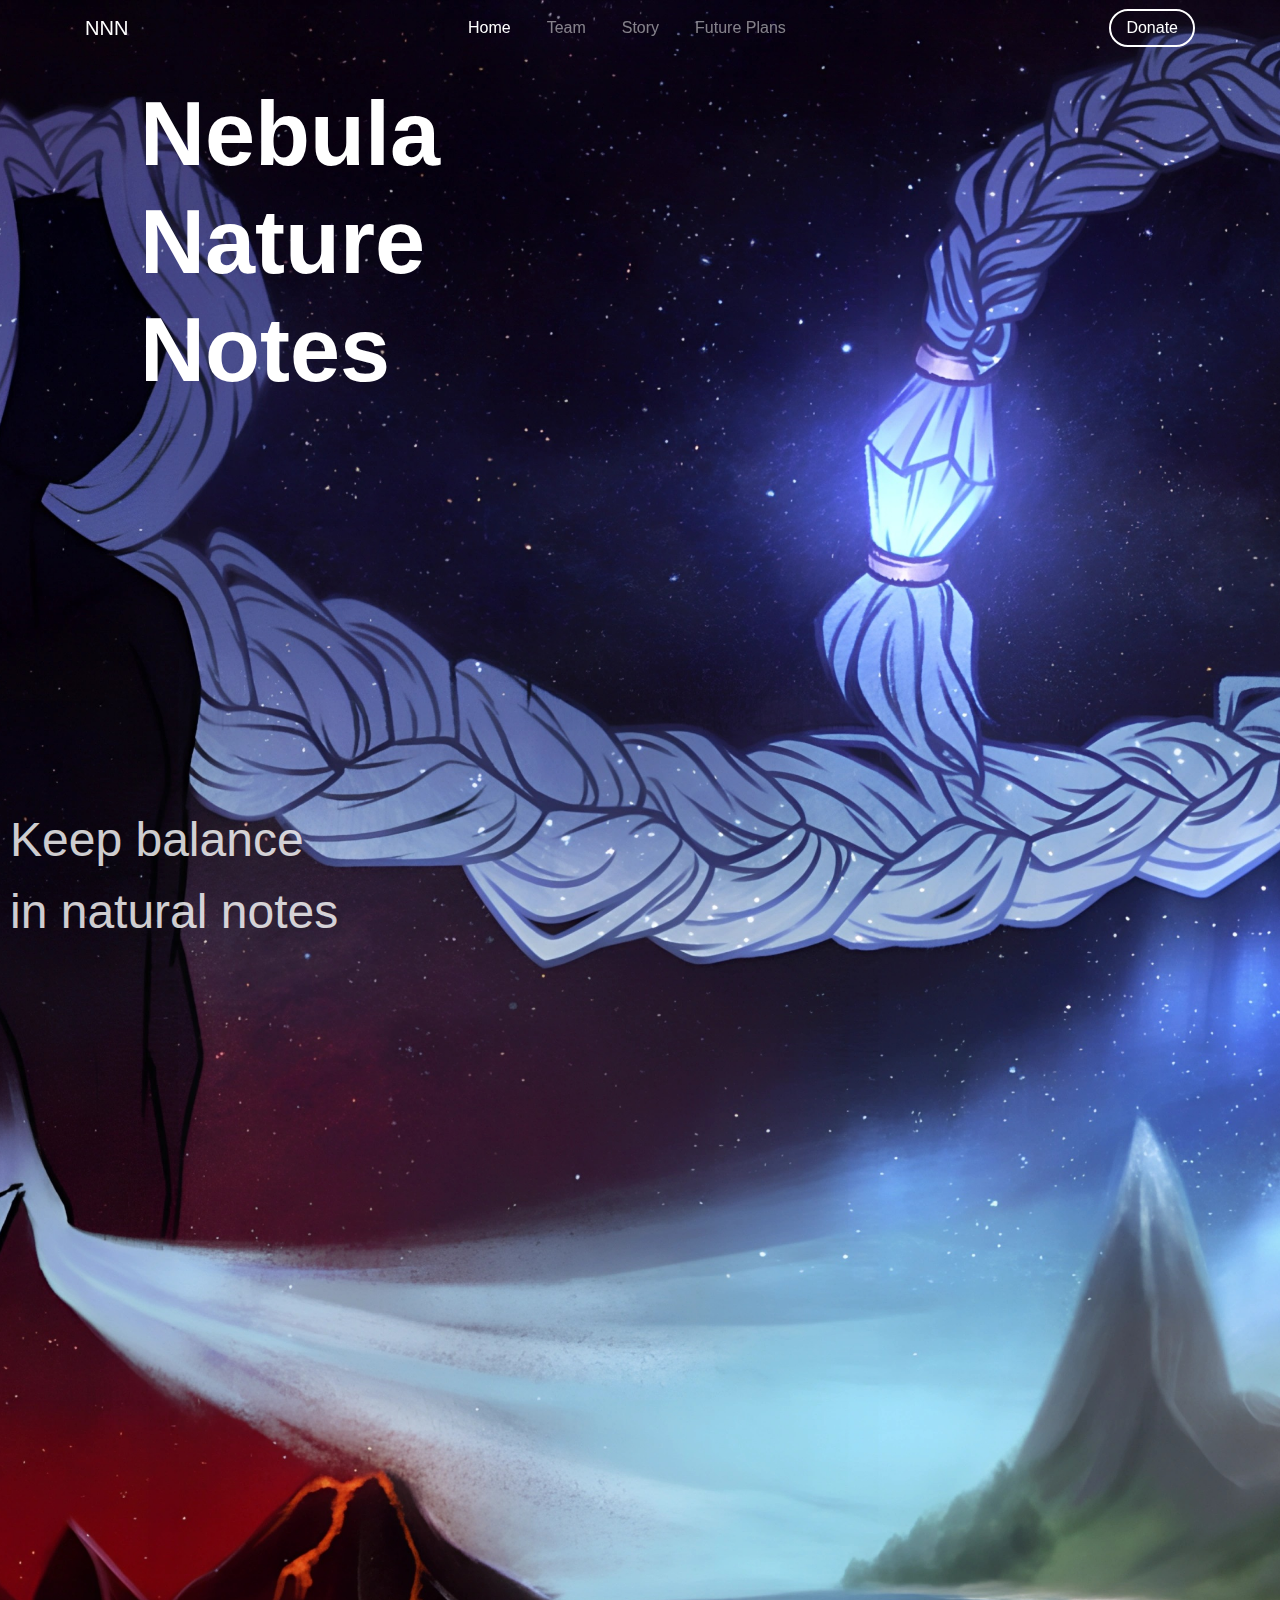
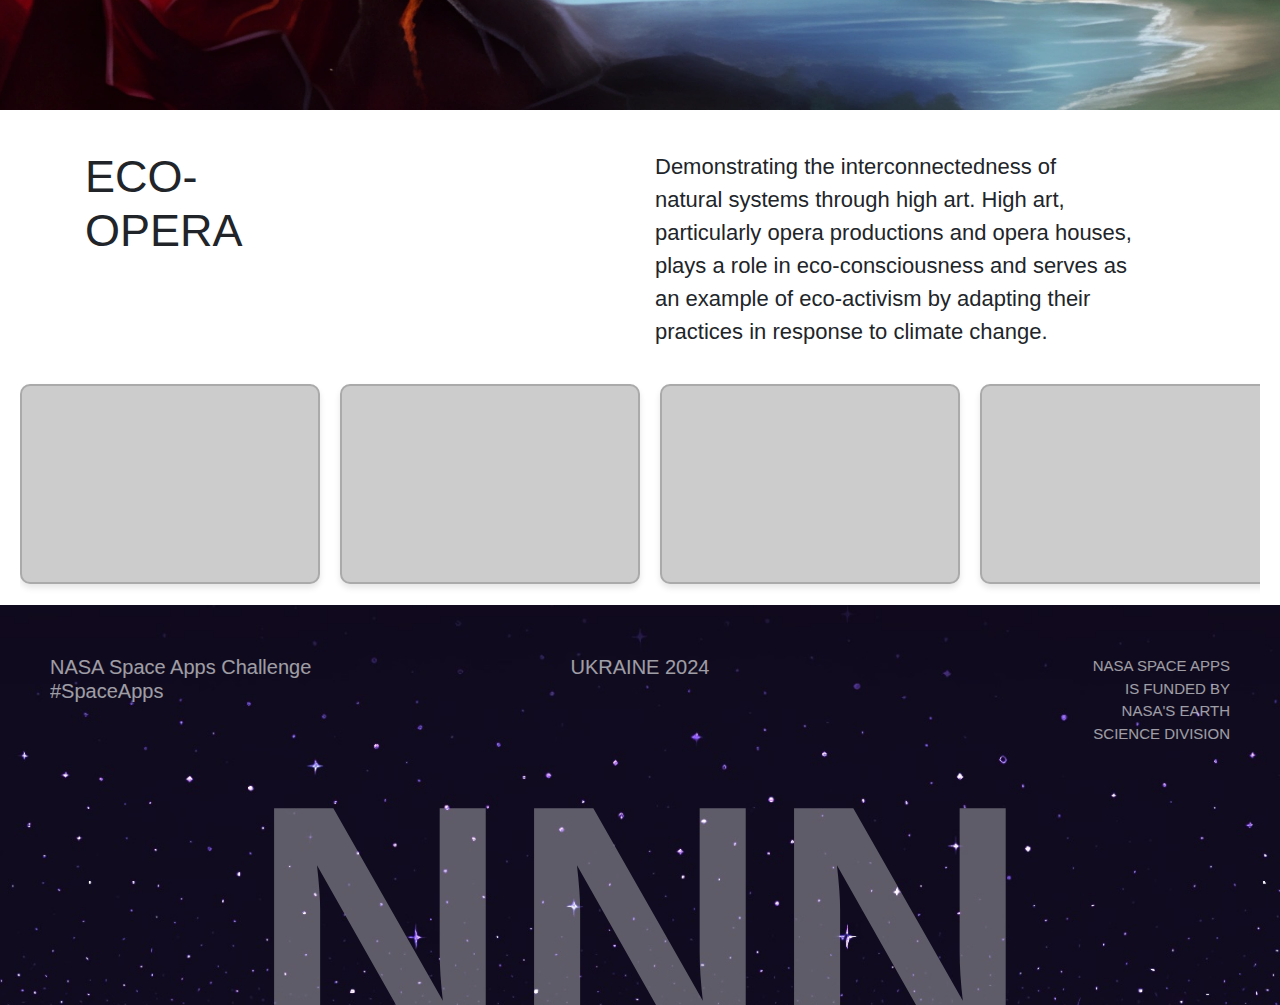
==== index.html @ d762fb0a "add root files" ====
<!DOCTYPE html>
<html lang="en">
<head>
    <meta charset="UTF-8">
    <meta name="viewport" content="width=device-width, initial-scale=1, shrink-to-fit=no">
    <meta http-equiv="X-UA-Compatible" content="ie=edge">
    <title>Home</title>
    <link href="https://stackpath.bootstrapcdn.com/bootstrap/4.5.2/css/bootstrap.min.css" rel="stylesheet">
    <link rel="stylesheet" href="styles/style.css">
</head>
<body>

    <header class="navbar navbar-expand-lg navbar-dark fixed-top">
        <div class="container">
            <a class="navbar-brand" href="index.html">NNN</a>
            <button class="navbar-toggler" type="button" data-toggle="collapse" data-target="#navbarNav" aria-controls="navbarNav" aria-expanded="false" aria-label="Toggle navigation">
                <span class="navbar-toggler-icon"></span>
            </button>
            <div class="collapse navbar-collapse">
                <ul class="navbar-nav mx-auto">
                    <li class="nav-item active">
                        <a class="nav-link" href="index.html">Home</a>
                    </li>
                    <li class="nav-item">
                        <a class="nav-link" href="pages/team.html">Team</a>
                    </li>
                    <li class="nav-item">
                        <a class="nav-link" href="pages/story.html">Story</a>
                    </li>
                    <li class="nav-item">
                        <a class="nav-link" href="pages/future.html">Future Plans</a>
                    </li>
                </ul>
                <button class="btn donate-button">Donate</button>
            </div>
        </div>
    </header>

    <section class="hero-section d-flex align-items-start justify-content-start">
        <div class="hero-content">
            <h1 class="hero-title" style="margin-left: 100px; margin-top: 40px;">Nebula<br> Nature <br>Notes</h1>
            <p class="hero-subtitle">Keep balance<br>in natural notes</p>
        </div>
    </section>

    <section class="empty-section">
        <div class="container">
            <div class="row">
                <div class="col-md-6 col-sm-12">
                    <h1 class="eco-opera-title">ECO-<br>OPERA</h1>
                </div>
                <div class="col-md-6 col-sm-12">
                    <p class="eco-opera-description">
                        Demonstrating the interconnectedness of<br> natural systems through high art. High art,<br>
                        particularly opera productions and opera houses,<br>
                        plays a role in eco-consciousness and serves as<br>
                        an example of eco-activism by adapting their<br>
                        practices in response to climate change.
                    </p>
                </div>
            </div>
        </div>
    
        <!-- Section with scrollable video placeholders -->
        <div class="scrollable-video-section">
            <div class="video-placeholder"></div>
            <div class="video-placeholder"></div>
            <div class="video-placeholder"></div>
            <div class="video-placeholder"></div>
            <div class="video-placeholder"></div>
        </div>
    </section>
    

    <section class="third-block">
        <div class="background-image">
            <h1 class="nnn-text"><b>NNN</b></h1>
            <div class="top-left">
                <h5>NASA Space Apps Challenge<br>#SpaceApps</h5>
            </div>
            <div class="top-center">
                <h5>UKRAINE 2024</h5>
            </div>
            <div class="top-right">
                <p>NASA SPACE APPS<br>IS FUNDED BY<br>NASA'S EARTH<br>SCIENCE DIVISION</p>
            </div>
        </div>
    </section>

    <script src="https://code.jquery.com/jquery-3.5.1.slim.min.js"></script>
    <script src="https://cdn.jsdelivr.net/npm/popper.js@1.16.1/dist/umd/popper.min.js"></script>
    <script src="https://stackpath.bootstrapcdn.com/bootstrap/4.5.2/js/bootstrap.min.js"></script>
</body>
</html>
---- styles/style.css ----
body, html {
    margin: 0;
    padding: 0;
    font-family: 'Arial', sans-serif;
    overflow-x: hidden;
}

.third-block {
    height: 400px;
    position: relative;
    margin-top: 75px;
    overflow: hidden;
}

.background-image {
    background-image: url('../images/child_background.jpg');
    background-size: cover;
    background-position: center;
    height: 100%;
    display: flex;
    justify-content: center;
    align-items: center;
    position: relative;
}

.nnn-text {
    font-size: 360px;
    color: white;
    text-align: center;
    position: absolute;
    opacity: 0.33;
    bottom: -150px;
}

.top-left {
    position: absolute;
    top: 50px;
    left: 50px;
    opacity: 0.6;
    color: white;
}

.top-center {
    font-size: 10px;
    position: absolute;
    top: 50px;
    left: 50%;
    opacity: 0.6;
    transform: translateX(-50%);
    color: white; 
}

.top-right {
    font-size: 15px;
    text-align: right;
    position: absolute;
    top: 50px;
    opacity: 0.6;
    right: 50px;
    color: white; 
}

.empty-section {
    height: 400px;
    background-color: #ffffff;
    margin-top: 20px;
    padding: 20px;
}

.eco-opera-title {
    font-size: 45px;
    margin: 0;
}

.eco-opera-description {
    font-size: 22px;
    line-height: 1.5;
}

header {
    padding: 20px 0;
    transition: background 0.5s;
}

.nav-link {
    color: #ffffff;
    margin: 0 10px;
}

.donate-button {
    background-color: transparent;
    border: 2px solid #ffffff;
    color: #ffffff;
    padding: 5px 15px;
    border-radius: 20px;
    transition: background-color 0.3s ease, color 0.3s ease;
}

.donate-button:hover {
    background-color: #ffffff;
    color: #1c1e24;
}

.hero-section {
    height: 190vh;
    width: 100%;
    background-image: url('../images/main_background.jpg');
    background-size: cover;
    background-position: center;
    background-repeat: no-repeat;
    position: relative;
}

.hero-content {
    text-align: left;
    color: #ffffff;
    padding: 40px;
    border-radius: 8px;
}

.hero-title {
    font-size: 90px;
    font-weight: bold;
    margin: 0;
}

.hero-subtitle {
    margin-left: -30px;
    font-size: 48px;
    margin-top: 400px;
    opacity: 0.80;
}

@media (max-width: 768px) {
    .hero-title {
        font-size: 40px;
    }
    .eco-opera-title {
        font-size: 24px;
    }
}

@media (max-width: 576px) {
    .hero-title {
        font-size: 30px;
    }
    .eco-opera-title {
        font-size: 20px;
    }
}



body {
    font-family: Arial, sans-serif;
}

.team-section {
    text-align: center;
    padding: 50px;
    background-color: #f4f4f4;
}

.team-section h2 {
    font-size: 2.5rem;
    margin-bottom: 20px;
}

.team-section p {
    font-size: 1.2rem;
    margin-bottom: 50px;
    color: #333;
}

.text-container {
    display: flex;
    justify-content: space-between;
    margin-bottom: 40px;
    padding: 0 20px;
}

.text-left {
    width: 45%;
    text-align: left;
    font-size: 1.1rem;
    color: #555;
}

.text-right {
    width: 45%;
    text-align: right;
    font-size: 1.1rem;
    color: #555;
}

.team-section {
    text-align: center;
    padding: 50px;
    background-color: #f4f4f4;
}

.team-grid {
    display: grid;
    grid-template-columns: repeat(3, 1fr);
    grid-template-rows: repeat(2, auto);
    grid-gap: 30px;
    justify-items: center;
    align-items: start;
}

.team-member {
    text-align: center;
}

.member-card {
    background-color: #ffffff;
    border-radius: 10px;
    overflow: hidden;
    box-shadow: 0 4px 8px rgba(0, 0, 0, 0.1);
    position: relative;
}

.member-photo {
    width: 100%;
    height: 300px;
    object-fit: cover;
}

.position {
    position: absolute;
    top: 10px;
    left: 10px;
    font-size: 1.1rem;
    color: #ffffff;
    background-color: rgba(0, 0, 0, 0.6);
    padding: 5px 10px;
    border-radius: 5px;
}

.name {
    font-size: 1rem;
    color: #333;
    margin-top: 10px;
}

.story-section {
    padding: 50px;
    position: relative;
    text-align: center;
}

.story-title {
    position: absolute;
    top: 50px;
    left: 50px;
    font-size: 2.5rem;
    font-weight: bold;
}

.story-title-left {
    position: absolute;
    top: 50px;
    left: 50px;
    font-size: 2.5rem;
    font-weight: bold;
}

.story-title-right {
    text-align: right;
    position: absolute;
    top: 50px;
    right: 50px;
    font-size: 14px;
}

.center-text-container {
    display: flex;
    align-items: center;
    justify-content: center;
    position: relative;
    margin-top: 100px;
}

.center-text {
    font-size: 3rem;
    text-transform: uppercase;
    margin: 0 20px;
    line-height: 1.5;
    color: gray;
}

.gray-square {
    background-color: #cccccc;
    margin: 0 0px;
}

.small {
    width: 60px;
    height: 60px;
    border-radius: 10px;
}

.medium {
    width: 90px;
    height: 90px;
    border-radius: 10px;
}

.large {
    width: 120px;
    height: 120px;
    border-radius: 10px;
}

.empty-cards-container {
    display: grid;
    grid-template-columns: repeat(2, 1fr);
    grid-gap: 40px;
    justify-items: center;
    margin-top: 50px;
}

.card-wrapper {
    text-align: center;
}

.empty-card {
    width: 350px;
    height: 200px;
    background-color: #f4f4f4;
    border: 2px solid #ccc;
    box-shadow: 0 4px 6px rgba(0, 0, 0, 0.1);
    border-radius: 10px;
    margin-left: 50px;
}

.card-caption {
    text-align: left;
    margin-top: 10px;
    font-size: 15px;
    color: #555;
}

.center-left-text {
    max-width: 800px; 
    margin: 0 auto; 
    text-align: left; 
    font-size: 24px;
    color: #555;
    line-height: 1.5; 
}

.text-block {
    max-width: 800px; 
    margin: 50px auto;
    text-align: left; 
    font-size: 18px; 
    color: #555; 
    line-height: 1.5;
    padding: 20px; 
}

.donation-container {
    display: flex; 
    justify-content: space-between; 
    align-items: center; 
    margin-top: 40px;
}

.donation-text {
    text-align: left;
    font-size: 18px; 
    color: #555;
    max-width: 70%;
}

.donate-button-future {
    margin-right: 200px;
    background-color: black; 
    color: white; 
    padding: 15px 25px;
    border: none;
    border-radius: 5px;
    transition: background-color 0.3s ease;
}

.donate-button-future:hover {
    background-color: #333;
}

.scrollable-video-section {
    display: flex;
    overflow-x: auto;
    gap: 20px;
    padding: 20px 0;
}

.video-placeholder {
    flex: 0 0 300px; /* Ширина каждой ячейки 300px */
    height: 200px;
    background-color: #ccc;
    border: 2px solid #aaa;
    border-radius: 10px;
    box-shadow: 0 4px 6px rgba(0, 0, 0, 0.1);
}

.scrollable-video-section::-webkit-scrollbar {
    height: 10px;
}

.scrollable-video-section::-webkit-scrollbar-thumb {
    background-color: #888;
    border-radius: 10px;
}

.scrollable-video-section::-webkit-scrollbar-track {
    background-color: #f4f4f4;
}
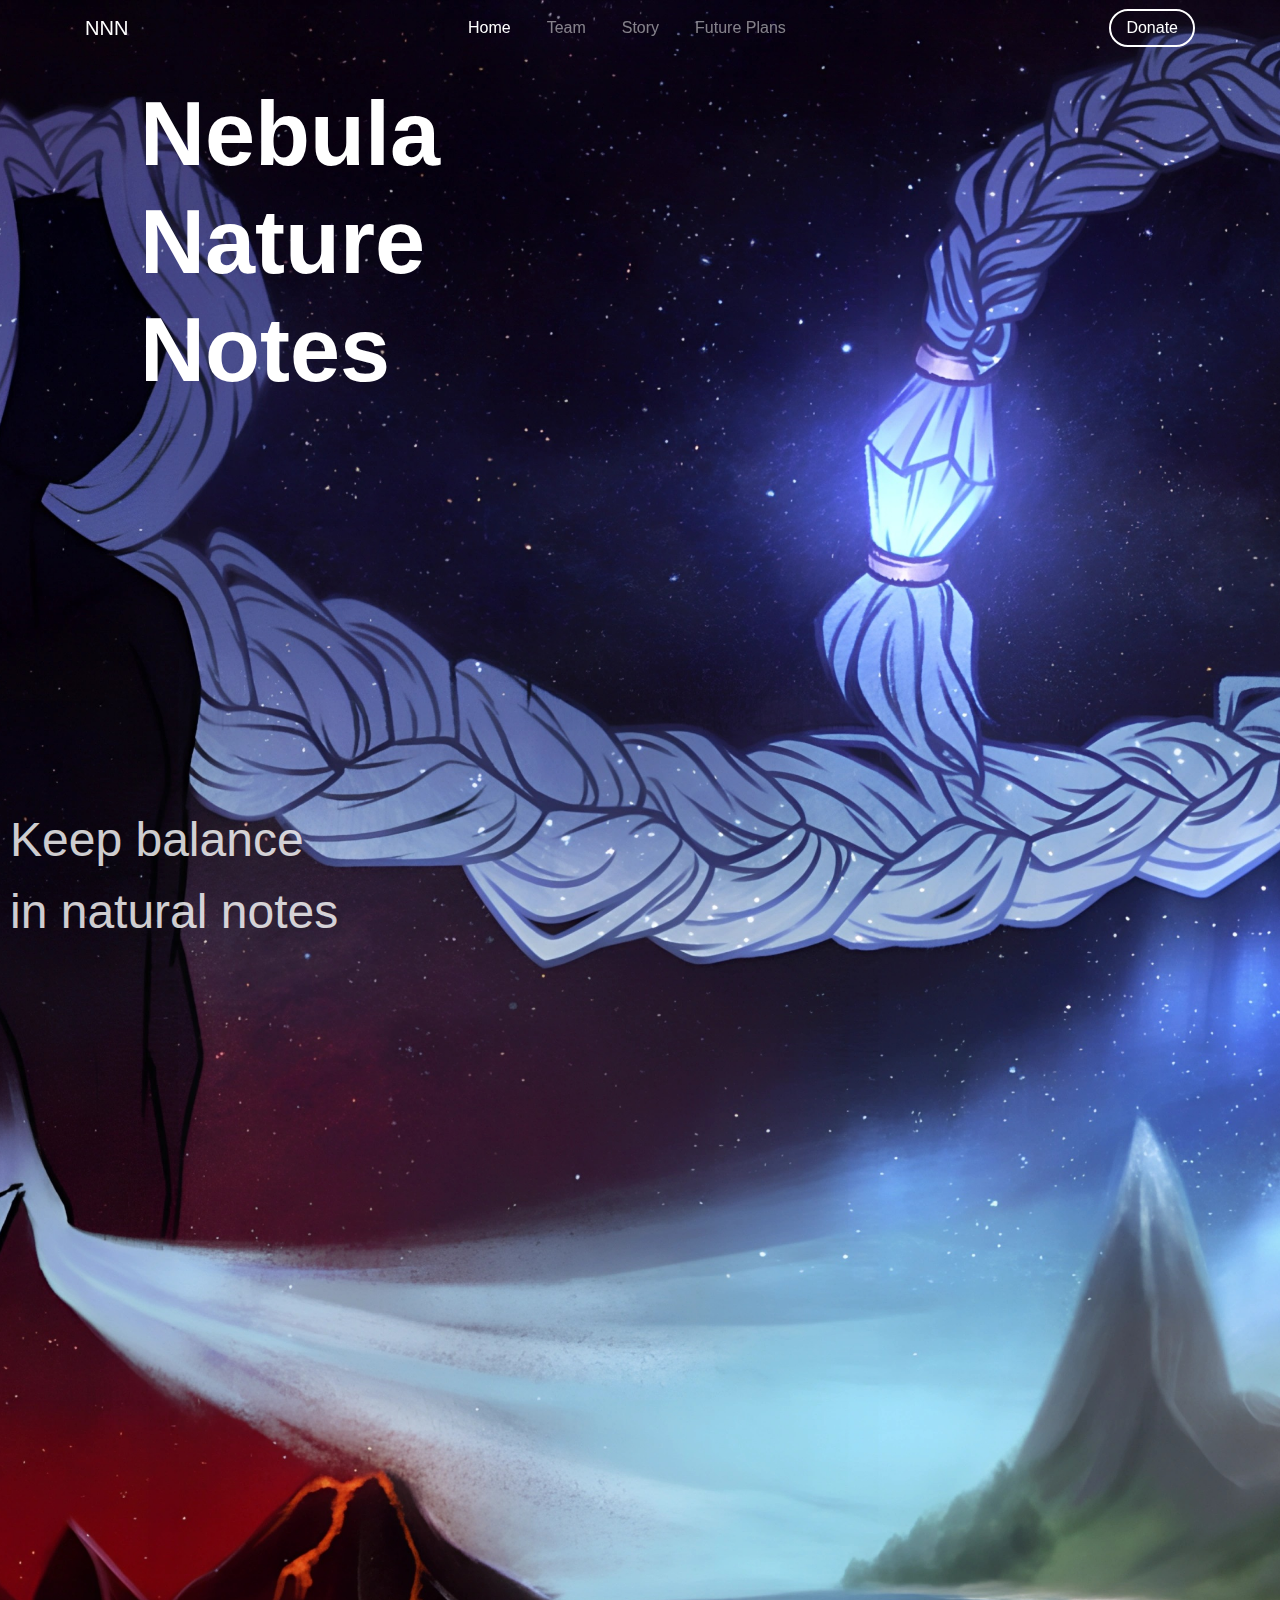
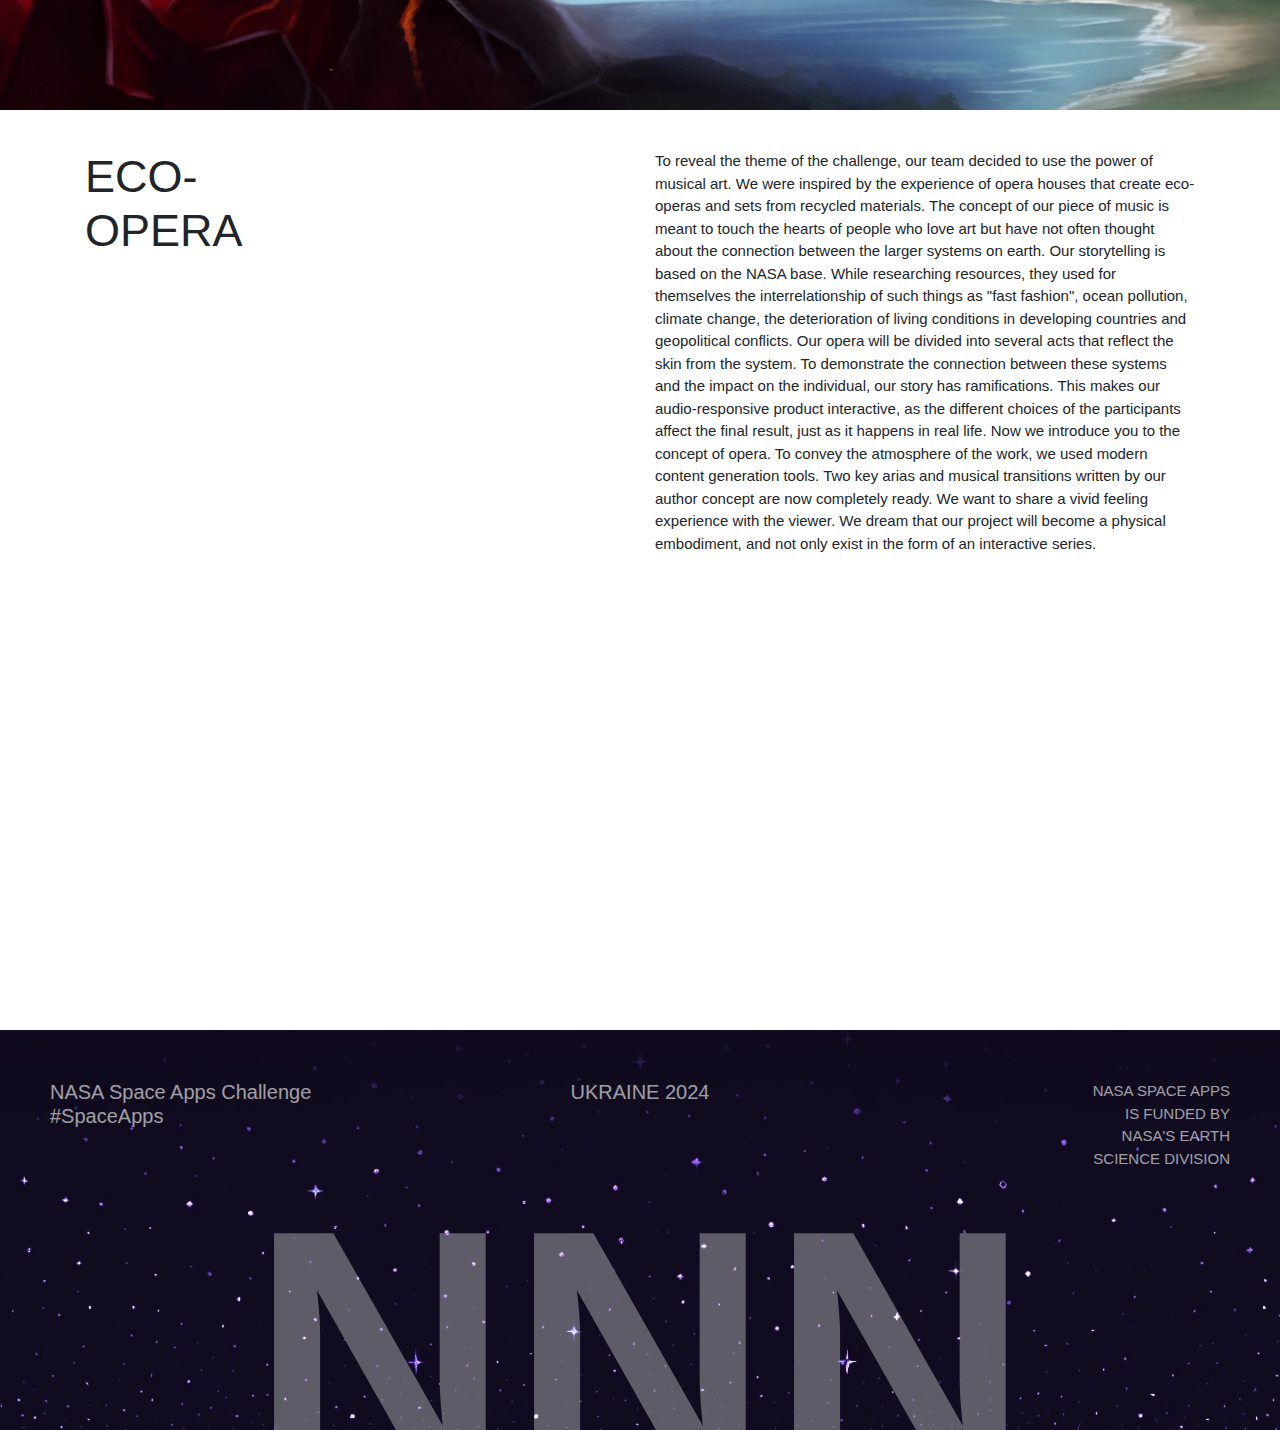
==== commit 636a82fb: "add main video on main page" ====
--- a/index.html
+++ b/index.html
@@ -51,28 +51,38 @@
                 </div>
                 <div class="col-md-6 col-sm-12">
                     <p class="eco-opera-description">
-                        Demonstrating the interconnectedness of<br> natural systems through high art. High art,<br>
-                        particularly opera productions and opera houses,<br>
-                        plays a role in eco-consciousness and serves as<br>
-                        an example of eco-activism by adapting their<br>
-                        practices in response to climate change.
+                        To reveal the theme of the challenge, our team decided to use the power of musical art. 
+                        We were inspired by the experience of opera houses that create eco-operas and sets 
+                        from recycled materials. The concept of our piece of music is meant to touch the hearts 
+                        of people who love art but have not often thought about the connection between the 
+                        larger systems on earth. Our storytelling is based on the NASA base. While researching 
+                        resources, they used for themselves the interrelationship of such things as "fast fashion", 
+                        ocean pollution, climate change, the deterioration of living conditions in developing 
+                        countries and geopolitical conflicts. Our opera will be divided into several acts that 
+                        reflect the skin from the system. To demonstrate the connection between these systems 
+                        and the impact on the individual, our story has ramifications. This makes our 
+                        audio-responsive product interactive, as the different choices of the participants 
+                        affect the final result, just as it happens in real life. Now we introduce you to the 
+                        concept of opera. To convey the atmosphere of the work, we used modern content generation 
+                        tools. Two key arias and musical transitions written by our author concept are now 
+                        completely ready. We want to share a vivid feeling experience with the viewer. 
+                        We dream that our project will become a physical embodiment, and not only exist in 
+                        the form of an interactive series.
                     </p>
                 </div>
             </div>
         </div>
     
-        <!-- Section with scrollable video placeholders -->
-        <div class="scrollable-video-section">
-            <div class="video-placeholder"></div>
-            <div class="video-placeholder"></div>
-            <div class="video-placeholder"></div>
-            <div class="video-placeholder"></div>
-            <div class="video-placeholder"></div>
-        </div>
-    </section>
+        <!-- Section with embedded video -->
+    <div class="video-container text-center">
+        <iframe width="560" height="315" src="https://www.youtube.com/embed/jgsggr3H1ww" 
+            title="YouTube video player" frameborder="0" allow="accelerometer; autoplay; clipboard-write; 
+            encrypted-media; gyroscope; picture-in-picture; web-share" allowfullscreen></iframe>
+    </div>
+</section>
     
 
-    <section class="third-block">
+    <section class="third-block" style="margin-top: 500px;">
         <div class="background-image">
             <h1 class="nnn-text"><b>NNN</b></h1>
             <div class="top-left">
--- a/styles/style.css
+++ b/styles/style.css
@@ -8,7 +8,7 @@
 .third-block {
     height: 400px;
     position: relative;
-    margin-top: 75px;
+    margin-top: 100px;
     overflow: hidden;
 }
 
@@ -72,8 +72,16 @@
     margin: 0;
 }
 
+
+.video-container {
+    display: flex;
+    justify-content: center;
+    align-items: center;
+    margin-top: 50px;
+}
+
 .eco-opera-description {
-    font-size: 22px;
+    font-size: 15px;
     line-height: 1.5;
 }
 
